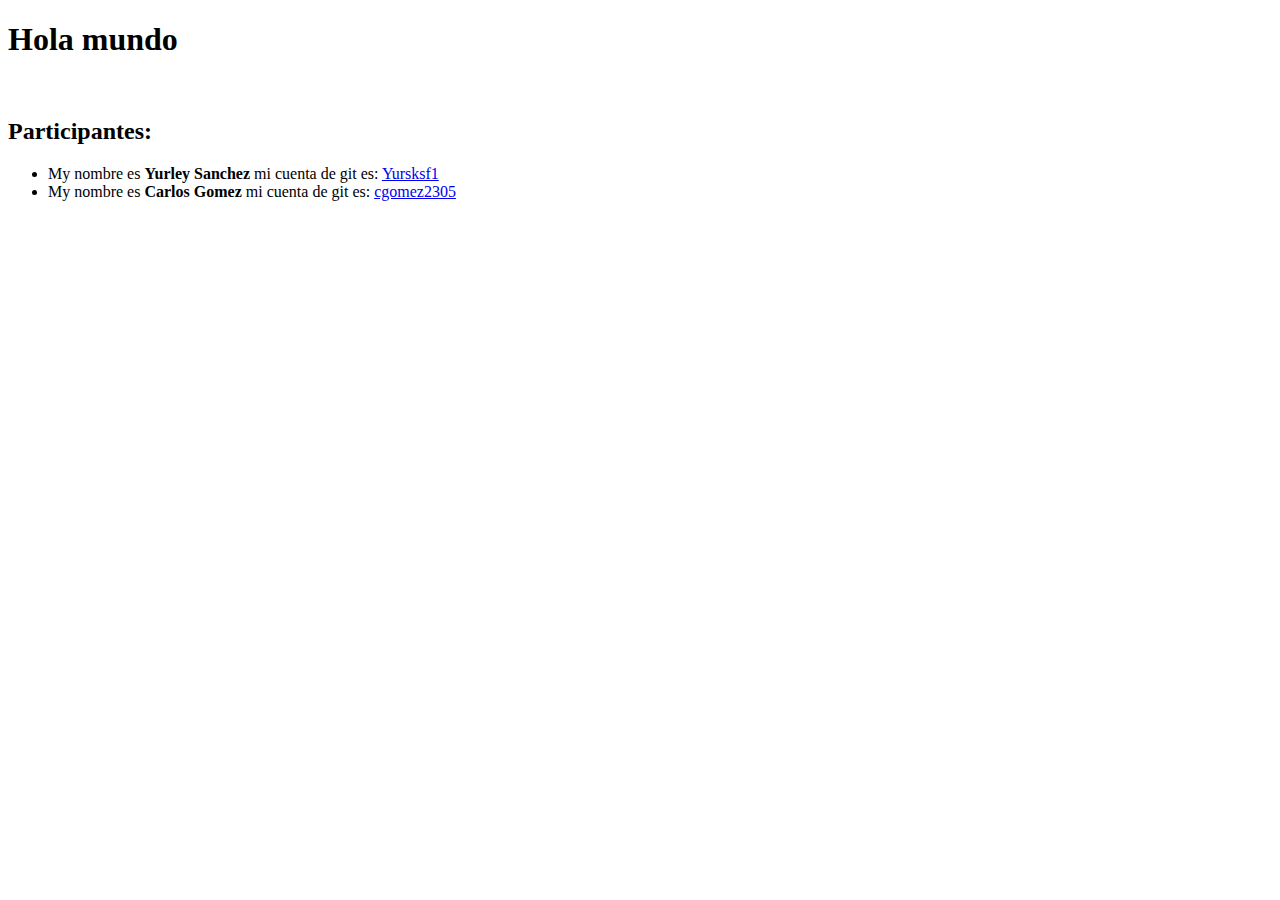
==== index.html @ 54ebf317 "add new file html" ====
<!DOCTYPE html>
<html lang="en">
<head>
    <meta charset="UTF-8">
    <meta http-equiv="X-UA-Compatible" content="IE=edge">
    <meta name="viewport" content="width=device-width, initial-scale=1.0">
    <title>Saludo</title>
</head>
<body>
    <h1>
        Hola mundo  
    </h1>
    <br>
    <h2>    
        Participantes:
    </h2>
    <ul>
        <li>
            My nombre es <b> Yurley Sanchez </b> mi cuenta de git es: <a href="https://github.com/Yursksf1">Yursksf1</a>
        </li>        
        <li>
            My nombre es <b> Carlos Gomez </b> mi cuenta de git es: <a href="https://github.com/cgomez2305">cgomez2305</a>
        </li>
    </ul>
</body>
</html>
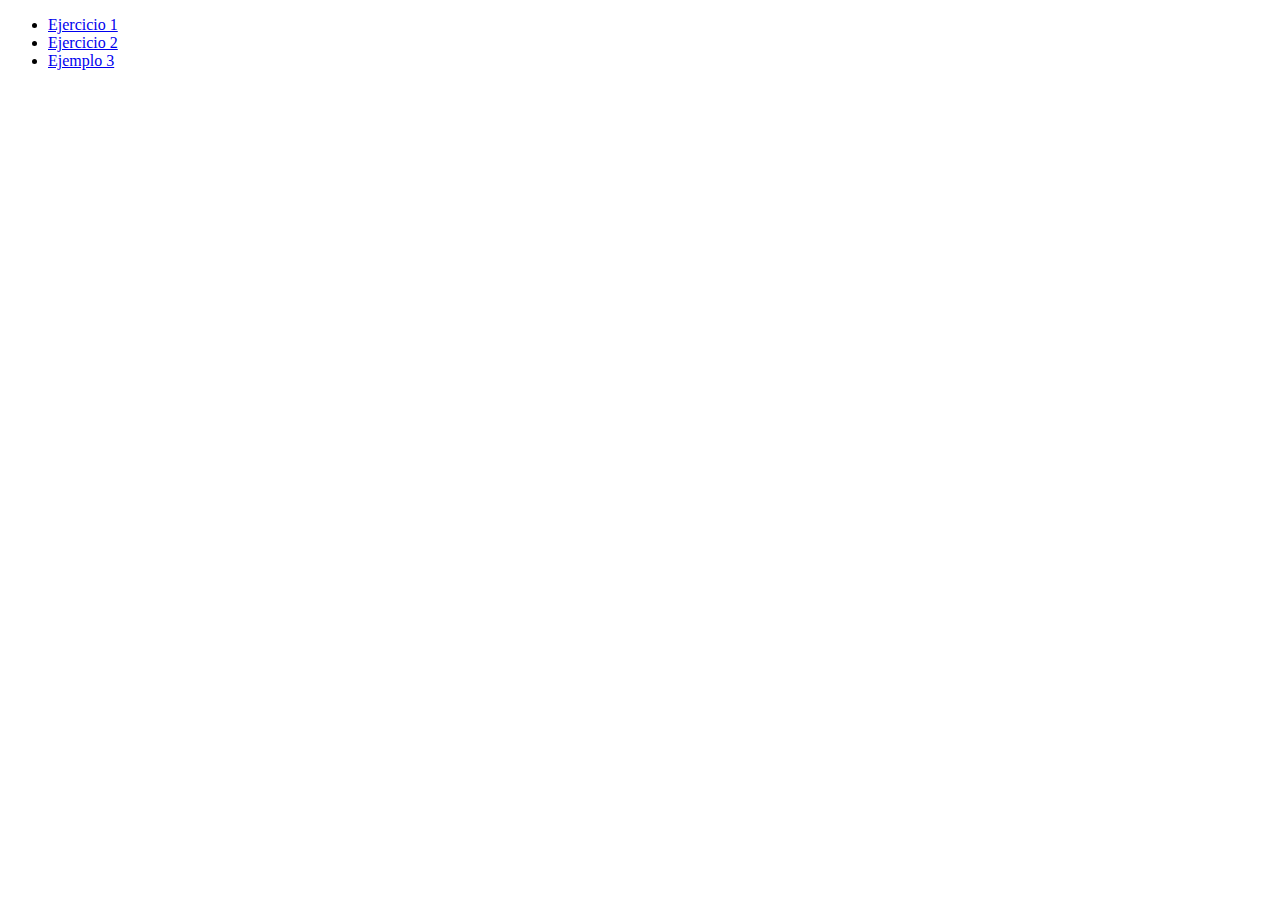
==== commit 06771c3c: "start with boostrap" ====
--- a/index.html
+++ b/index.html
@@ -4,22 +4,18 @@
     <meta charset="UTF-8">
     <meta http-equiv="X-UA-Compatible" content="IE=edge">
     <meta name="viewport" content="width=device-width, initial-scale=1.0">
-    <title>Saludo</title>
+    <title>Proyecto Diplomado React Js 2023</title>
 </head>
 <body>
-    <h1>
-        Hola mundo  
-    </h1>
-    <br>
-    <h2>    
-        Participantes:
-    </h2>
     <ul>
         <li>
-            My nombre es <b> Yurley Sanchez </b> mi cuenta de git es: <a href="https://github.com/Yursksf1">Yursksf1</a>
+            <a href="./ejercicio_01/index.html"> Ejercicio 1</a>
         </li>        
         <li>
-            My nombre es <b> Carlos Gomez </b> mi cuenta de git es: <a href="https://github.com/cgomez2305">cgomez2305</a>
+            <a href="./ejercicio_02/index.html"> Ejercicio 2</a>
+        </li>
+        <li>
+            <a href="./ejemplo_03/index.html"> Ejemplo 3</a>
         </li>
     </ul>
 </body>
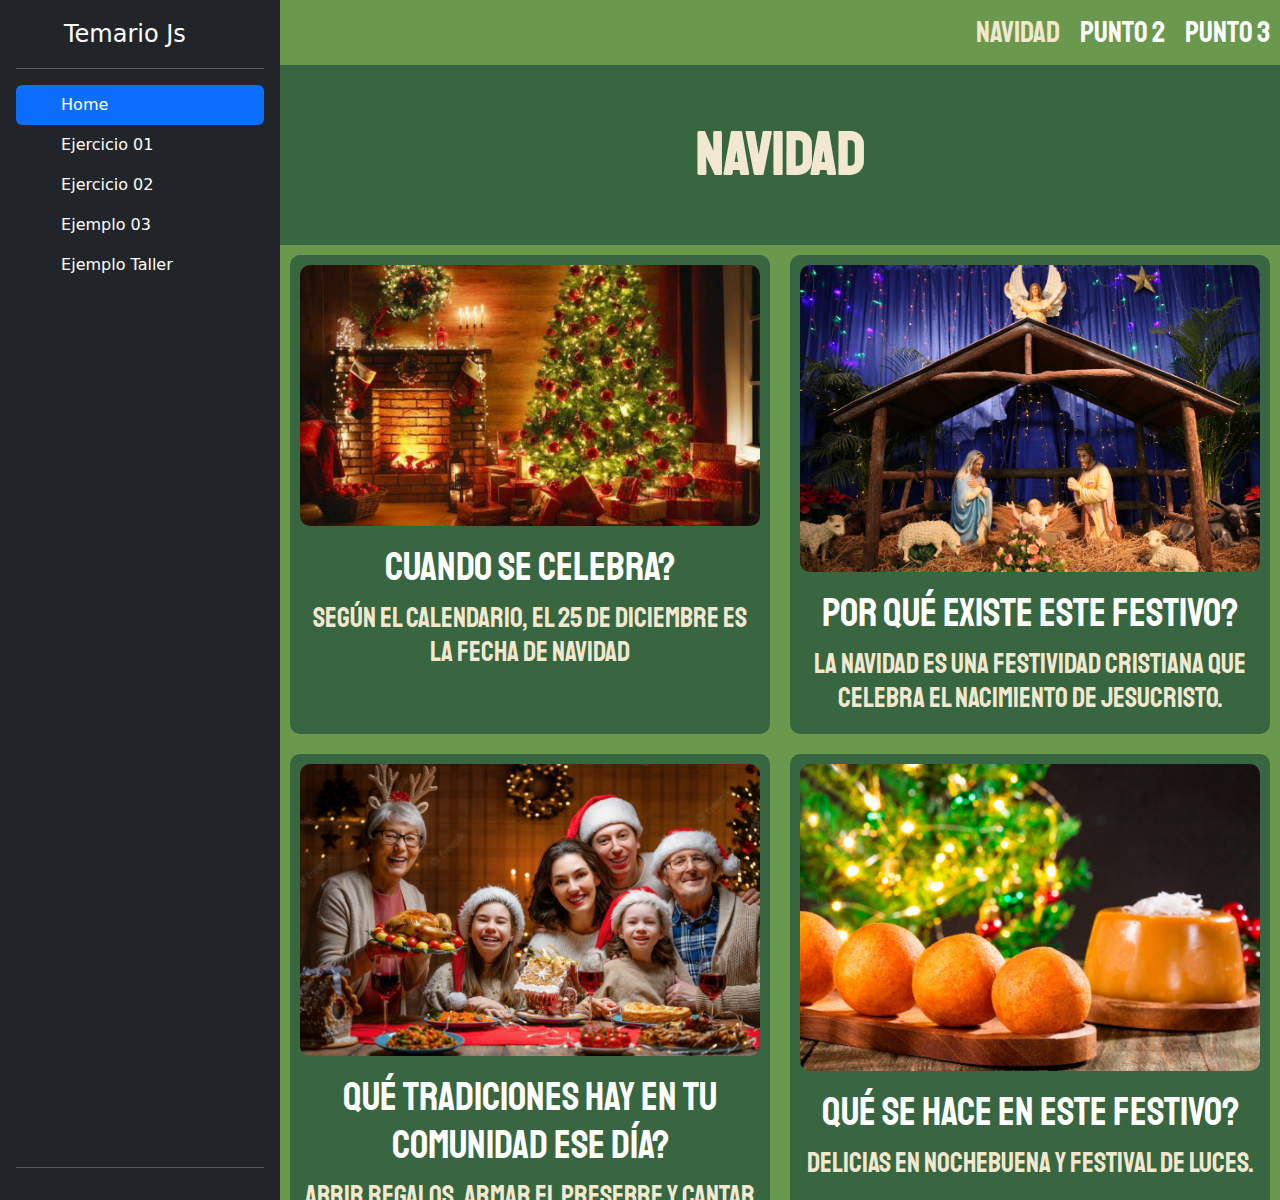
==== commit 2a1e1e81: "Taller Festivos Diplomado" ====
--- a/index.html
+++ b/index.html
@@ -1,22 +1,94 @@
 <!DOCTYPE html>
 <html lang="en">
-<head>
-    <meta charset="UTF-8">
-    <meta http-equiv="X-UA-Compatible" content="IE=edge">
-    <meta name="viewport" content="width=device-width, initial-scale=1.0">
+  <head>
+    <meta charset="UTF-8" />
+    <meta http-equiv="X-UA-Compatible" content="IE=edge" />
+    <meta name="viewport" content="width=device-width, initial-scale=1.0" />
     <title>Proyecto Diplomado React Js 2023</title>
-</head>
-<body>
-    <ul>
-        <li>
-            <a href="./ejercicio_01/index.html"> Ejercicio 1</a>
-        </li>        
-        <li>
-            <a href="./ejercicio_02/index.html"> Ejercicio 2</a>
-        </li>
-        <li>
-            <a href="./ejemplo_03/index.html"> Ejemplo 3</a>
-        </li>
-    </ul>
-</body>
-</html>+    <link
+      href="https://cdn.jsdelivr.net/npm/bootstrap@5.2.3/dist/css/bootstrap.min.css"
+      rel="stylesheet"
+    />
+    <script src="https://cdn.jsdelivr.net/npm/bootstrap@5.2.3/dist/js/bootstrap.bundle.min.js"></script>
+  </head>
+  <body>
+    <main class="d-flex flex-nowrap">
+      <div
+        class="d-flex flex-column flex-shrink-0 p-3 text-bg-dark"
+        style="width: 280px"
+      >
+        <a
+          href="/"
+          class="d-flex align-items-center mb-3 mb-md-0 me-md-auto text-white text-decoration-none"
+        >
+          <svg class="bi pe-none me-2" width="40" height="32">
+            <use xlink:href="#bootstrap" />
+          </svg>
+          <span class="fs-4">Temario Js</span>
+        </a>
+        <hr />
+        <ul class="nav nav-pills flex-column mb-auto">
+          <li class="nav-item">
+            <a href="#" class="nav-link active" aria-current="page">
+              <svg class="bi pe-none me-2" width="16" height="16">
+                <use xlink:href="#home" />
+              </svg>
+              Home
+            </a>
+          </li>
+          <li>
+            <button data-url="./ejercicio_01/index.html" class="nav_item nav-link text-white">
+              <svg class="bi pe-none me-2" width="16" height="16">
+                <use xlink:href="#speedometer2" />
+              </svg>
+              Ejercicio 01
+            </button>
+          </li>
+          <li>
+            <button data-url="./ejercicio_02/index.html" class="nav_item nav-link text-white">
+              <svg class="bi pe-none me-2" width="16" height="16">
+                <use xlink:href="#speedometer2" />
+              </svg>
+              Ejercicio 02
+            </button>
+          </li>
+          <li>
+            <button data-url="./ejemplo_03/index.html" class="nav_item nav-link text-white">
+              <svg class="bi pe-none me-2" width="16" height="16">
+                <use xlink:href="#table" />
+              </svg>
+              Ejemplo 03
+            </button>
+          </li>
+          <li>
+            <button data-url="./ejercicio_taller/index.html" class="nav_item nav-link text-white">
+              <svg class="bi pe-none me-2" width="16" height="16">
+                <use xlink:href="#table" />
+              </svg>
+              Ejemplo Taller
+            </button>
+          </li>
+        </ul>
+        <hr />
+      </div>
+      <iframe id="visualizador" src="./ejercicio_taller/index.html"  width="80%" height="1200px" title="">
+    </iframe>
+    </main>
+
+  </body>
+  <script>
+
+        const nav_items = document.querySelectorAll('.nav_item');
+        const element_iframe = document.getElementById("visualizador")
+
+        nav_items.forEach(element => {
+                element.addEventListener("click", () => {
+                    const url = element.getAttribute("data-url")
+                    element_iframe.src = url;
+                } )
+            }
+        )
+
+
+  </script>
+</html>
